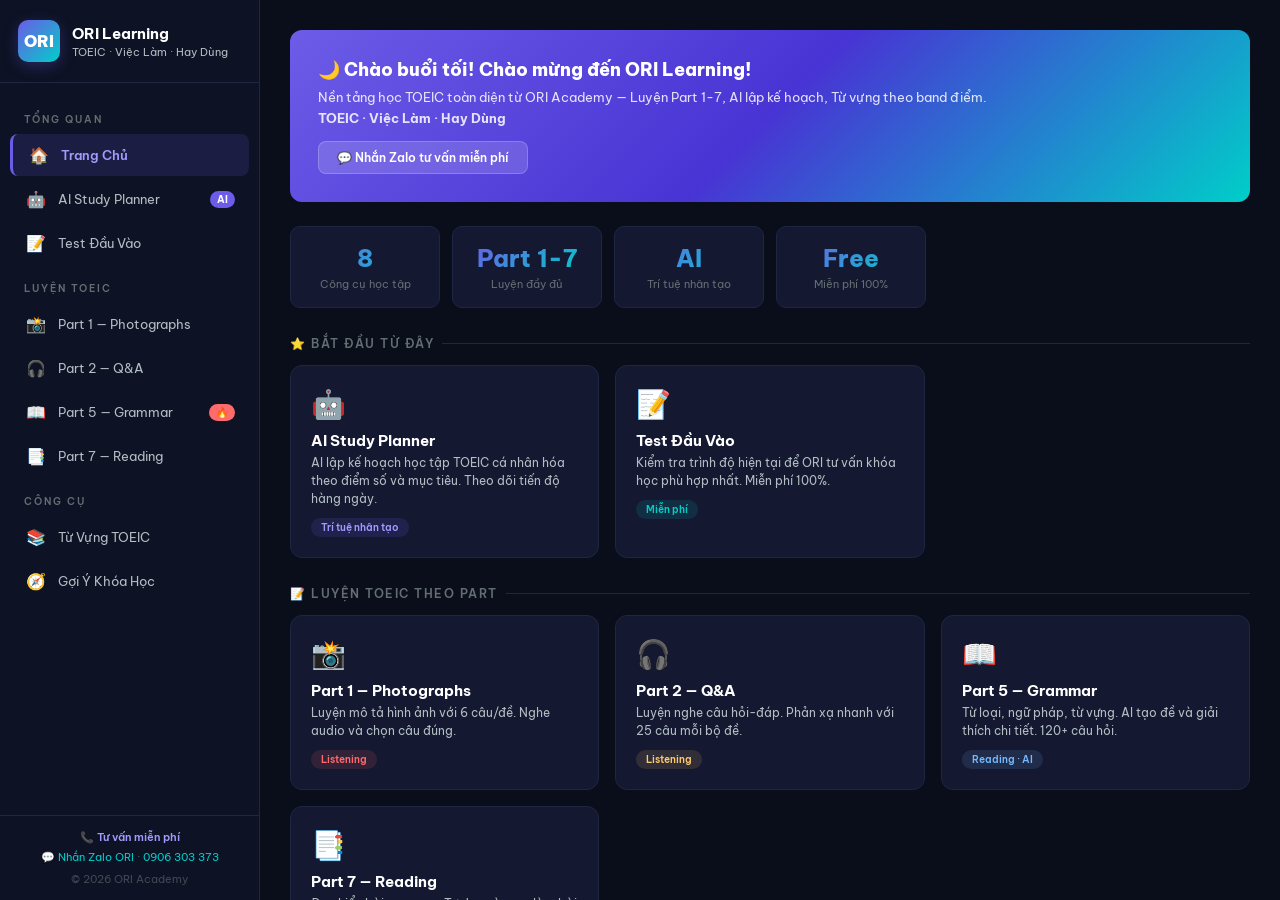
==== public/index.html @ e0ec724e "🚀 Major overhaul: CTO technical audit + comprehensive fixes ✨ New Features: - Tool header bar with b" ====
<!DOCTYPE html>
<html lang="vi">
<head>
<meta charset="UTF-8">
<meta name="viewport" content="width=device-width, initial-scale=1.0">
<title>ORI Learning — Hệ Thống Học Tập TOEIC</title>
<meta name="description" content="Nền tảng học TOEIC toàn diện từ ORI Academy. Luyện Part 1-7, AI Planner, Từ vựng, Test đầu vào. TOEIC · Việc Làm · Hay Dùng.">
<meta name="theme-color" content="#0a0e1a">
<meta property="og:title" content="ORI Learning — Hệ Thống Học Tập TOEIC">
<meta property="og:description" content="Nền tảng học TOEIC toàn diện từ ORI Academy — Luyện Part 1-7, AI Study Planner, Từ vựng theo band điểm.">
<meta property="og:type" content="website">
<meta property="og:url" content="https://ori-learning.vercel.app">
<meta name="apple-mobile-web-app-capable" content="yes">
<meta name="apple-mobile-web-app-status-bar-style" content="black-translucent">
<link rel="icon" href="data:image/svg+xml,<svg xmlns='http://www.w3.org/2000/svg' viewBox='0 0 100 100'><text y='.9em' font-size='90'>🎓</text></svg>">
<link href="https://fonts.googleapis.com/css2?family=Be+Vietnam+Pro:wght@400;500;600;700;800&display=swap" rel="stylesheet">
<style>
*{box-sizing:border-box;margin:0;padding:0}
:root{
  --bg:#0a0e1a;--sidebar:#0d1224;--card:#141830;--border:#1e2642;
  --accent:#6C5CE7;--accent2:#a29bfe;--accent-glow:rgba(108,92,231,0.15);
  --teal:#00cec9;--teal-glow:rgba(0,206,201,0.12);
  --green:#00b894;--red:#ff6b6b;--orange:#fdcb6e;--blue:#74b9ff;
  --text:#fff;--text2:#b2bec3;--text3:#636e72;
  --radius:12px;--sh:0 4px 20px rgba(0,0,0,0.3);
  --transition:.25s cubic-bezier(.4,0,.2,1);
}
html,body{height:100%;overflow:hidden}
body{font-family:'Be Vietnam Pro',sans-serif;background:var(--bg);color:var(--text);display:flex}

/* SIDEBAR */
.sidebar{width:260px;min-height:100vh;background:var(--sidebar);border-right:1px solid var(--border);display:flex;flex-direction:column;position:fixed;left:0;top:0;bottom:0;z-index:100;transition:transform var(--transition)}
.sb-brand{padding:20px 18px;border-bottom:1px solid var(--border);display:flex;align-items:center;gap:12px}
.sb-logo{width:42px;height:42px;background:linear-gradient(135deg,var(--accent),var(--teal));border-radius:10px;display:flex;align-items:center;justify-content:center;font-weight:900;font-size:16px;color:#fff;box-shadow:0 4px 15px rgba(108,92,231,0.3)}
.sb-title{font-size:15px;font-weight:700}
.sb-title span{display:block;font-size:11px;font-weight:400;color:var(--text2);margin-top:2px}
.sb-nav{flex:1;padding:14px 10px;overflow-y:auto;display:flex;flex-direction:column;gap:2px}
.sb-section{font-size:10px;letter-spacing:2px;text-transform:uppercase;color:var(--text3);padding:16px 14px 6px;font-weight:600}
.sb-item{display:flex;align-items:center;gap:10px;padding:11px 14px;border:none;background:transparent;color:var(--text2);font-size:13px;font-family:inherit;border-radius:8px;cursor:pointer;transition:all .15s;text-align:left;width:100%;position:relative}
.sb-item:hover{background:var(--accent-glow);color:var(--text)}
.sb-item.active{background:var(--accent-glow);color:var(--accent2);font-weight:600;border-left:3px solid var(--accent)}
.sb-item .ico{font-size:16px;width:24px;text-align:center}
.sb-item .badge{margin-left:auto;background:var(--accent);color:#fff;font-size:10px;padding:2px 7px;border-radius:10px;font-weight:700}
.sb-item .badge-hot{margin-left:auto;background:var(--red);color:#fff;font-size:10px;padding:2px 7px;border-radius:10px;font-weight:700}
.sb-footer{padding:14px;border-top:1px solid var(--border);font-size:11px;color:var(--text3);text-align:center}
.sb-footer a{color:var(--accent2);text-decoration:none}

/* MOBILE */
.mob-header{display:none;position:fixed;top:0;left:0;right:0;height:54px;background:var(--sidebar);border-bottom:1px solid var(--border);align-items:center;padding:0 14px;z-index:90;gap:10px}
.mob-header h1{font-size:14px;flex:1;background:linear-gradient(135deg,var(--accent),var(--teal));-webkit-background-clip:text;-webkit-text-fill-color:transparent;font-weight:700}
.hamburger{background:none;border:none;color:#fff;font-size:22px;cursor:pointer;padding:4px}
.sb-overlay{display:none;position:fixed;inset:0;background:rgba(0,0,0,0.5);backdrop-filter:blur(4px);-webkit-backdrop-filter:blur(4px);z-index:95;opacity:0;transition:opacity var(--transition)}
.sb-overlay.show{display:block;opacity:1}

/* MAIN */
.main{margin-left:260px;flex:1;height:100vh;display:flex;flex-direction:column}

/* TOOL HEADER BAR (when viewing a tool) */
.tool-header{height:48px;background:var(--sidebar);border-bottom:1px solid var(--border);display:flex;align-items:center;padding:0 16px;gap:12px;flex-shrink:0;animation:slideDown .3s ease-out}
.tool-header .back-btn{background:none;border:1px solid var(--border);color:var(--text2);padding:6px 12px;border-radius:6px;cursor:pointer;font-size:12px;font-family:inherit;display:flex;align-items:center;gap:6px;transition:all .15s}
.tool-header .back-btn:hover{background:var(--accent-glow);color:var(--text);border-color:var(--accent)}
.tool-header .tool-name{font-size:13px;font-weight:600;color:var(--text)}
.tool-header .tool-badge{font-size:10px;color:var(--accent2);background:var(--accent-glow);padding:2px 8px;border-radius:10px}

/* IFRAME CONTAINER */
.iframe-wrap{flex:1;position:relative}
.iframe-wrap iframe{width:100%;height:100%;border:none}
.iframe-loader{position:absolute;inset:0;display:flex;flex-direction:column;align-items:center;justify-content:center;background:var(--bg);z-index:5;transition:opacity .4s}
.iframe-loader.hidden{opacity:0;pointer-events:none}
.loader-spinner{width:40px;height:40px;border:3px solid var(--border);border-top-color:var(--accent);border-radius:50%;animation:spin 1s linear infinite}
.loader-text{margin-top:14px;font-size:13px;color:var(--text2)}
@keyframes spin{to{transform:rotate(360deg)}}
@keyframes slideDown{from{opacity:0;transform:translateY(-10px)}to{opacity:1;transform:translateY(0)}}
@keyframes slideUp{from{opacity:0;transform:translateY(12px)}to{opacity:1;transform:translateY(0)}}
@keyframes fadeIn{from{opacity:0}to{opacity:1}}

/* DASHBOARD */
.dash{flex:1;overflow-y:auto;padding:30px;animation:fadeIn .4s ease-out}
.dash-head{margin-bottom:24px}
.dash-head h2{font-size:22px;font-weight:800}
.dash-head p{color:var(--text2);font-size:13px;margin-top:4px}
.dash-grid{display:grid;grid-template-columns:repeat(auto-fill,minmax(260px,1fr));gap:16px}
.dash-card{background:var(--card);border:1px solid var(--border);border-radius:var(--radius);padding:20px;cursor:pointer;transition:all .2s;position:relative;overflow:hidden}
.dash-card::before{content:'';position:absolute;top:0;left:0;right:0;height:3px;opacity:0;transition:opacity .2s}
.dash-card:hover{border-color:var(--accent);transform:translateY(-3px);box-shadow:var(--sh)}
.dash-card:hover::before{opacity:1}
.dash-card .dc-ico{font-size:28px;margin-bottom:10px}
.dash-card .dc-name{font-size:15px;font-weight:700;margin-bottom:4px}
.dash-card .dc-desc{font-size:12px;color:var(--text2);line-height:1.5}
.dash-card .dc-tag{display:inline-block;margin-top:10px;font-size:10px;padding:3px 10px;border-radius:20px;font-weight:600}
.c1::before{background:linear-gradient(90deg,#6C5CE7,#a29bfe)}.c1 .dc-tag{background:rgba(108,92,231,0.15);color:#a29bfe}
.c2::before{background:linear-gradient(90deg,#00cec9,#55efc4)}.c2 .dc-tag{background:rgba(0,206,201,0.12);color:#00cec9}
.c3::before{background:linear-gradient(90deg,#ff6b6b,#fab1a0)}.c3 .dc-tag{background:rgba(255,107,107,0.12);color:#ff6b6b}
.c4::before{background:linear-gradient(90deg,#fdcb6e,#ffeaa7)}.c4 .dc-tag{background:rgba(253,203,110,0.12);color:#fdcb6e}
.c5::before{background:linear-gradient(90deg,#74b9ff,#0984e3)}.c5 .dc-tag{background:rgba(116,185,255,0.12);color:#74b9ff}
.c6::before{background:linear-gradient(90deg,#00b894,#55efc4)}.c6 .dc-tag{background:rgba(0,184,148,0.12);color:#00b894}
.c7::before{background:linear-gradient(90deg,#e17055,#d63031)}.c7 .dc-tag{background:rgba(225,112,85,0.12);color:#e17055}
.welcome-banner{background:linear-gradient(135deg,var(--accent),#4834d4,var(--teal));border-radius:var(--radius);padding:28px;margin-bottom:24px;position:relative;overflow:hidden;animation:slideUp .5s ease-out}
.welcome-banner::after{content:'';position:absolute;top:-50%;right:-30%;width:300px;height:300px;background:radial-gradient(circle,rgba(255,255,255,0.08) 0%,transparent 70%);pointer-events:none}
.welcome-banner h3{font-size:18px;font-weight:800;margin-bottom:6px}
.welcome-banner p{font-size:13px;opacity:.85;line-height:1.6}
.welcome-banner .wb-cta{display:inline-flex;align-items:center;gap:6px;margin-top:12px;padding:8px 18px;background:rgba(255,255,255,0.15);backdrop-filter:blur(10px);border:1px solid rgba(255,255,255,0.2);border-radius:8px;color:#fff;text-decoration:none;font-size:12px;font-weight:600;transition:all .2s}
.welcome-banner .wb-cta:hover{background:rgba(255,255,255,0.25);transform:translateY(-1px)}

/* SECTION DIVIDER */
.section-title{font-size:12px;letter-spacing:1.5px;text-transform:uppercase;color:var(--text3);margin:28px 0 14px;font-weight:600;display:flex;align-items:center;gap:8px}
.section-title::after{content:'';flex:1;height:1px;background:var(--border)}

/* STAT CARDS */
.stat-row{display:grid;grid-template-columns:repeat(auto-fill,minmax(140px,1fr));gap:12px;margin-bottom:24px}
.stat-card{background:var(--card);border:1px solid var(--border);border-radius:10px;padding:16px;text-align:center;animation:slideUp .4s ease-out}
.stat-card .stat-val{font-size:24px;font-weight:800;background:linear-gradient(135deg,var(--accent),var(--teal));-webkit-background-clip:text;-webkit-text-fill-color:transparent}
.stat-card .stat-lbl{font-size:11px;color:var(--text3);margin-top:4px}

/* ERROR STATE */
.error-state{display:flex;flex-direction:column;align-items:center;justify-content:center;flex:1;padding:40px;text-align:center}
.error-state .error-ico{font-size:48px;margin-bottom:16px}
.error-state h3{font-size:18px;font-weight:700;margin-bottom:8px}
.error-state p{font-size:13px;color:var(--text2);margin-bottom:20px;max-width:400px;line-height:1.6}
.error-state .retry-btn{background:var(--accent);color:#fff;border:none;padding:10px 24px;border-radius:8px;font-family:inherit;font-size:13px;font-weight:600;cursor:pointer;transition:all .2s}
.error-state .retry-btn:hover{background:#5b4bd5;transform:translateY(-2px)}

@media(max-width:768px){
  .sidebar{transform:translateX(-100%)}
  .sidebar.open{transform:translateX(0)}
  .mob-header{display:flex}
  .sb-overlay.show{display:block}
  .main{margin-left:0;padding-top:54px}
  .dash{padding:16px}
  .dash-grid{grid-template-columns:1fr}
  .welcome-banner{padding:20px}
  .welcome-banner h3{font-size:16px}
  .stat-row{grid-template-columns:repeat(2,1fr)}
  .tool-header{padding:0 10px}
  .tool-header .tool-name{font-size:12px}
}
</style>
</head>
<body>

<div class="sb-overlay" id="overlay" onclick="toggleSB()"></div>

<aside class="sidebar" id="sidebar">
  <div class="sb-brand">
    <div class="sb-logo">ORI</div>
    <div class="sb-title">ORI Learning<span>TOEIC · Việc Làm · Hay Dùng</span></div>
  </div>
  <nav class="sb-nav">
    <div class="sb-section">Tổng quan</div>
    <button class="sb-item active" data-key="home" onclick="go('home')"><span class="ico">🏠</span> Trang Chủ</button>
    <button class="sb-item" data-key="planner" onclick="go('planner')"><span class="ico">🤖</span> AI Study Planner<span class="badge">AI</span></button>
    <button class="sb-item" data-key="placement" onclick="go('placement')"><span class="ico">📝</span> Test Đầu Vào</button>

    <div class="sb-section">Luyện TOEIC</div>
    <button class="sb-item" data-key="part1" onclick="go('part1')"><span class="ico">📸</span> Part 1 — Photographs</button>
    <button class="sb-item" data-key="part2" onclick="go('part2')"><span class="ico">🎧</span> Part 2 — Q&A</button>
    <button class="sb-item" data-key="part5" onclick="go('part5')"><span class="ico">📖</span> Part 5 — Grammar<span class="badge-hot">🔥</span></button>
    <button class="sb-item" data-key="part7" onclick="go('part7')"><span class="ico">📑</span> Part 7 — Reading</button>

    <div class="sb-section">Công cụ</div>
    <button class="sb-item" data-key="vocab" onclick="go('vocab')"><span class="ico">📚</span> Từ Vựng TOEIC</button>
    <button class="sb-item" data-key="recommend" onclick="go('recommend')"><span class="ico">🧭</span> Gợi Ý Khóa Học</button>
  </nav>
  <div class="sb-footer">
    <div style="margin-bottom:6px;font-weight:600;color:var(--accent2)">📞 Tư vấn miễn phí</div>
    <a href="https://zalo.me/0906303373" target="_blank" style="color:var(--teal)">💬 Nhắn Zalo ORI</a> · <a href="tel:0906303373" style="color:var(--teal);text-decoration:none">0906 303 373</a>
    <div style="margin-top:8px;opacity:.6">© 2026 ORI Academy</div>
  </div>
</aside>

<header class="mob-header">
  <button class="hamburger" onclick="toggleSB()" aria-label="Mở menu">☰</button>
  <h1>ORI Learning</h1>
</header>

<main class="main" id="main">
  <!-- Dashboard or tool loads here -->
</main>

<script>
var TOOLS = {
  planner:   {url:'https://ori-toeic-planner.vercel.app', name:'AI Study Planner', tag:'Trí tuệ nhân tạo'},
  placement: {url:'https://ori-toeic-placement-test.vercel.app', name:'Test Đầu Vào', tag:'Miễn phí'},
  part1:     {url:'https://ori-toeic-part1.vercel.app', name:'Part 1 — Photographs', tag:'Listening'},
  part2:     {url:'https://toeic-part2-app.vercel.app', name:'Part 2 — Q&A', tag:'Listening'},
  part5:     {url:'https://ori-part5-grammar.vercel.app', name:'Part 5 — Grammar', tag:'Reading · AI'},
  part7:     {url:'https://part-7-toeic-ori.vercel.app', name:'Part 7 — Reading', tag:'Reading'},
  vocab:     {url:'https://ori-toeic-vocab.vercel.app', name:'Từ Vựng TOEIC', tag:'Vocabulary'},
  recommend: {url:'https://ori-course-recommender.vercel.app', name:'Gợi Ý Khóa Học', tag:'Tư vấn'}
};

var currentPage = 'home';

function toggleSB(){
  document.getElementById('sidebar').classList.toggle('open');
  document.getElementById('overlay').classList.toggle('show');
}

function go(page){
  // Update sidebar active
  document.querySelectorAll('.sb-item').forEach(function(b){b.classList.remove('active')});
  var target = document.querySelector('.sb-item[data-key="'+page+'"]');
  if(target) target.classList.add('active');

  // Close mobile sidebar
  document.getElementById('sidebar').classList.remove('open');
  document.getElementById('overlay').classList.remove('show');

  currentPage = page;

  if(page === 'home'){
    renderDashboard();
    return;
  }

  var tool = TOOLS[page];
  if(!tool) return;

  // Build tool view with header + loading spinner + iframe
  var h = '<div class="tool-header">';
  h += '<button class="back-btn" onclick="go(\'home\')">← Trang chủ</button>';
  h += '<span class="tool-name">'+tool.name+'</span>';
  h += '<span class="tool-badge">'+tool.tag+'</span>';
  h += '</div>';
  h += '<div class="iframe-wrap">';
  h += '<div class="iframe-loader" id="iframe-loader">';
  h += '<div class="loader-spinner"></div>';
  h += '<div class="loader-text">Đang tải '+tool.name+'...</div>';
  h += '</div>';
  h += '<iframe src="'+tool.url+'" allow="microphone; clipboard-write" id="tool-iframe" onload="onIframeLoad()" onerror="onIframeError()"></iframe>';
  h += '</div>';
  document.getElementById('main').innerHTML = h;

  // Timeout fallback — hide loader after 8s even if onload doesn't fire
  setTimeout(function(){
    var loader = document.getElementById('iframe-loader');
    if(loader) loader.classList.add('hidden');
  }, 8000);
}

function onIframeLoad(){
  var loader = document.getElementById('iframe-loader');
  if(loader) loader.classList.add('hidden');
}

function onIframeError(){
  var loader = document.getElementById('iframe-loader');
  if(loader) loader.classList.add('hidden');
  // Show error state (though most iframe errors don't trigger this)
}

function getGreeting(){
  var h = new Date().getHours();
  if(h < 12) return '🌅 Chào buổi sáng!';
  if(h < 18) return '☀️ Chào buổi chiều!';
  return '🌙 Chào buổi tối!';
}

function renderDashboard(){
  var cards = [
    {key:'planner',ico:'🤖',name:'AI Study Planner',desc:'AI lập kế hoạch học tập TOEIC cá nhân hóa theo điểm số và mục tiêu. Theo dõi tiến độ hàng ngày.',tag:'Trí tuệ nhân tạo',cls:'c1'},
    {key:'placement',ico:'📝',name:'Test Đầu Vào',desc:'Kiểm tra trình độ hiện tại để ORI tư vấn khóa học phù hợp nhất. Miễn phí 100%.',tag:'Miễn phí',cls:'c2'},
    {key:'part1',ico:'📸',name:'Part 1 — Photographs',desc:'Luyện mô tả hình ảnh với 6 câu/đề. Nghe audio và chọn câu đúng.',tag:'Listening',cls:'c3'},
    {key:'part2',ico:'🎧',name:'Part 2 — Q&A',desc:'Luyện nghe câu hỏi-đáp. Phản xạ nhanh với 25 câu mỗi bộ đề.',tag:'Listening',cls:'c4'},
    {key:'part5',ico:'📖',name:'Part 5 — Grammar',desc:'Từ loại, ngữ pháp, từ vựng. AI tạo đề và giải thích chi tiết. 120+ câu hỏi.',tag:'Reading · AI',cls:'c5'},
    {key:'part7',ico:'📑',name:'Part 7 — Reading',desc:'Đọc hiểu bài passage. Tư duy và mẹo làm bài từ chuyên gia ORI.',tag:'Reading',cls:'c6'},
    {key:'vocab',ico:'📚',name:'Từ Vựng TOEIC',desc:'Phân loại từ vựng theo band điểm 450-800+. Học đúng cấp độ.',tag:'Vocabulary',cls:'c7'},
    {key:'recommend',ico:'🧭',name:'Gợi Ý Khóa Học',desc:'Trả lời vài câu hỏi để ORI gợi ý khóa học và lộ trình phù hợp. Học thử 2 buổi miễn phí!',tag:'Tư vấn',cls:'c2'}
  ];

  var h = '<div class="dash">';
  
  // Welcome Banner
  h += '<div class="welcome-banner">';
  h += '<h3>'+getGreeting()+' Chào mừng đến ORI Learning!</h3>';
  h += '<p>Nền tảng học TOEIC toàn diện từ ORI Academy — Luyện Part 1-7, AI lập kế hoạch, Từ vựng theo band điểm.<br><strong>TOEIC · Việc Làm · Hay Dùng</strong></p>';
  h += '<a class="wb-cta" href="https://zalo.me/0906303373" target="_blank">💬 Nhắn Zalo tư vấn miễn phí</a>';
  h += '</div>';

  // Stats
  h += '<div class="stat-row">';
  h += '<div class="stat-card"><div class="stat-val">8</div><div class="stat-lbl">Công cụ học tập</div></div>';
  h += '<div class="stat-card"><div class="stat-val">Part 1-7</div><div class="stat-lbl">Luyện đầy đủ</div></div>';
  h += '<div class="stat-card"><div class="stat-val">AI</div><div class="stat-lbl">Trí tuệ nhân tạo</div></div>';
  h += '<div class="stat-card"><div class="stat-val">Free</div><div class="stat-lbl">Miễn phí 100%</div></div>';
  h += '</div>';

  // Recommended Section
  h += '<div class="section-title">⭐ Bắt đầu từ đây</div>';
  h += '<div class="dash-grid" style="margin-bottom:24px">';
  [cards[0], cards[1]].forEach(function(c){
    h += buildCard(c);
  });
  h += '</div>';

  // TOEIC Parts
  h += '<div class="section-title">📝 Luyện TOEIC theo Part</div>';
  h += '<div class="dash-grid" style="margin-bottom:24px">';
  [cards[2], cards[3], cards[4], cards[5]].forEach(function(c){
    h += buildCard(c);
  });
  h += '</div>';

  // Tools
  h += '<div class="section-title">🧰 Công cụ bổ trợ</div>';
  h += '<div class="dash-grid">';
  [cards[6], cards[7]].forEach(function(c){
    h += buildCard(c);
  });
  h += '</div>';

  h += '</div>';
  document.getElementById('main').innerHTML = h;

  // Stagger animation
  var allCards = document.querySelectorAll('.dash-card');
  allCards.forEach(function(card, i){
    card.style.opacity = '0';
    card.style.transform = 'translateY(15px)';
    setTimeout(function(){
      card.style.transition = 'all .35s cubic-bezier(.4,0,.2,1)';
      card.style.opacity = '1';
      card.style.transform = 'translateY(0)';
    }, 60 * i);
  });
}

function buildCard(c){
  var h = '<div class="dash-card '+c.cls+'" onclick="go(\''+c.key+'\')">';
  h += '<div class="dc-ico">'+c.ico+'</div>';
  h += '<div class="dc-name">'+c.name+'</div>';
  h += '<div class="dc-desc">'+c.desc+'</div>';
  h += '<span class="dc-tag">'+c.tag+'</span>';
  h += '</div>';
  return h;
}

// Init
renderDashboard();
</script>
</body>
</html>
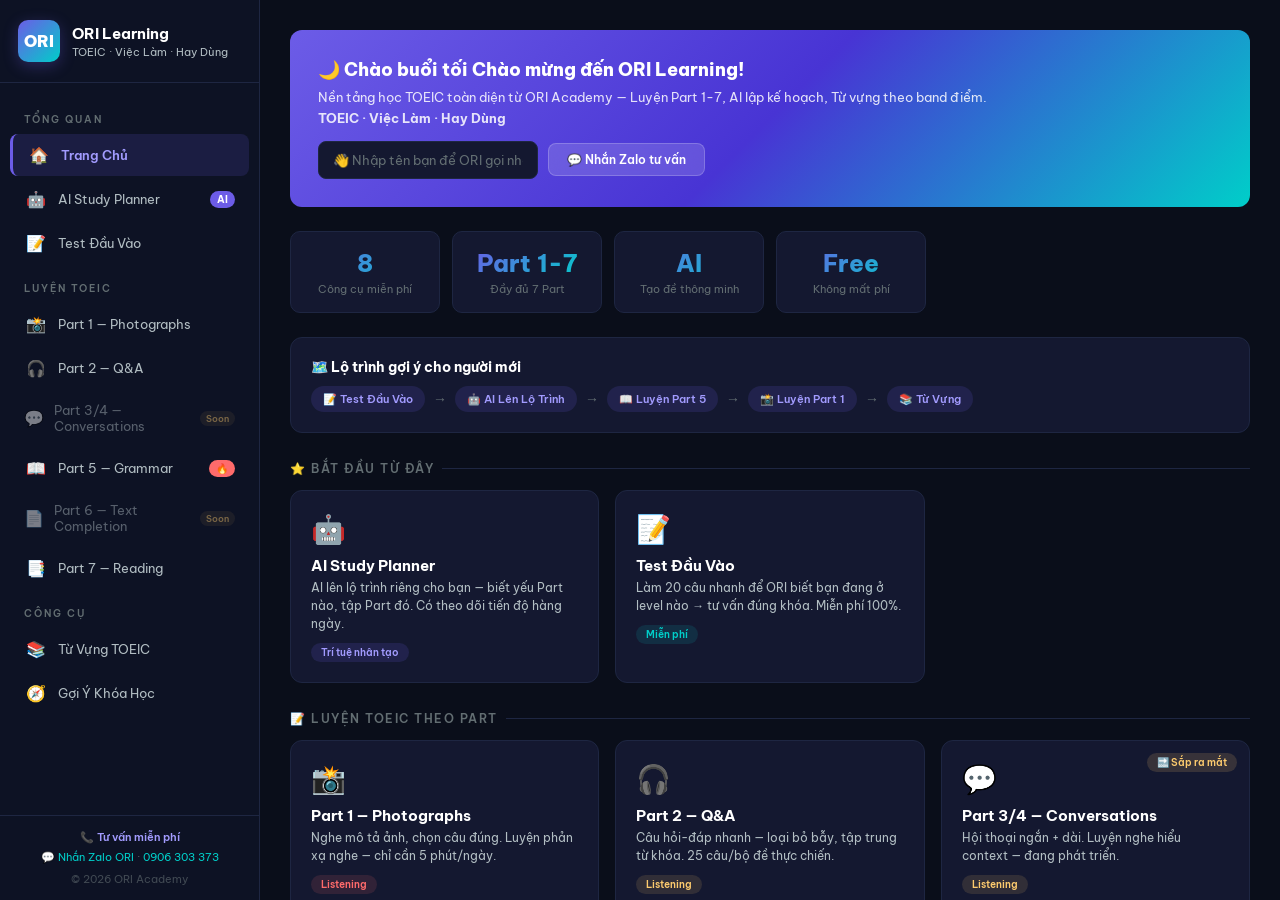
==== commit 3b0eab1a: "✨ V2: CTO + TOEIC Expert audit improvements 🎯 Pedagogical: - Add Part 3/4 + Part 6 'Coming Soon' pla" ====
--- a/public/index.html
+++ b/public/index.html
@@ -42,6 +42,8 @@
 .sb-item .ico{font-size:16px;width:24px;text-align:center}
 .sb-item .badge{margin-left:auto;background:var(--accent);color:#fff;font-size:10px;padding:2px 7px;border-radius:10px;font-weight:700}
 .sb-item .badge-hot{margin-left:auto;background:var(--red);color:#fff;font-size:10px;padding:2px 7px;border-radius:10px;font-weight:700}
+.sb-item .badge-soon{margin-left:auto;background:rgba(253,203,110,0.15);color:var(--orange);font-size:9px;padding:2px 6px;border-radius:10px;font-weight:600}
+.sb-item.disabled{opacity:.45;pointer-events:none}
 .sb-footer{padding:14px;border-top:1px solid var(--border);font-size:11px;color:var(--text3);text-align:center}
 .sb-footer a{color:var(--accent2);text-decoration:none}
 
@@ -69,6 +71,20 @@
 .iframe-loader.hidden{opacity:0;pointer-events:none}
 .loader-spinner{width:40px;height:40px;border:3px solid var(--border);border-top-color:var(--accent);border-radius:50%;animation:spin 1s linear infinite}
 .loader-text{margin-top:14px;font-size:13px;color:var(--text2)}
+.open-newtab{margin-top:18px;display:inline-flex;align-items:center;gap:6px;padding:10px 20px;background:var(--accent);color:#fff;border:none;border-radius:8px;font-family:inherit;font-size:13px;font-weight:600;cursor:pointer;text-decoration:none;transition:all .2s}
+.open-newtab:hover{background:#5b4bd5;transform:translateY(-2px)}
+.name-input{background:var(--card);border:1px solid var(--border);color:var(--text);padding:10px 14px;border-radius:8px;font-family:inherit;font-size:13px;width:100%;max-width:280px;outline:none;transition:border .2s}
+.name-input:focus{border-color:var(--accent)}
+.name-input::placeholder{color:var(--text3)}
+.path-guide{background:var(--card);border:1px solid var(--border);border-radius:var(--radius);padding:20px;margin-bottom:24px}
+.path-guide h4{font-size:14px;font-weight:700;margin-bottom:10px}
+.path-steps{display:flex;align-items:center;gap:8px;flex-wrap:wrap}
+.path-step{display:flex;align-items:center;gap:6px;padding:6px 12px;background:var(--accent-glow);border-radius:20px;font-size:11px;font-weight:600;color:var(--accent2);cursor:pointer;transition:all .15s}
+.path-step:hover{background:var(--accent);color:#fff}
+.path-arrow{color:var(--text3);font-size:14px}
+.coming-card{opacity:.5;cursor:default!important}
+.coming-card:hover{transform:none!important;border-color:var(--border)!important;box-shadow:none!important}
+.coming-badge{position:absolute;top:12px;right:12px;background:rgba(253,203,110,0.15);color:var(--orange);font-size:10px;padding:3px 10px;border-radius:20px;font-weight:600}
 @keyframes spin{to{transform:rotate(360deg)}}
 @keyframes slideDown{from{opacity:0;transform:translateY(-10px)}to{opacity:1;transform:translateY(0)}}
 @keyframes slideUp{from{opacity:0;transform:translateY(12px)}to{opacity:1;transform:translateY(0)}}
@@ -133,6 +149,9 @@
   .stat-row{grid-template-columns:repeat(2,1fr)}
   .tool-header{padding:0 10px}
   .tool-header .tool-name{font-size:12px}
+  .path-steps{flex-direction:column;align-items:stretch}
+  .path-step{justify-content:center}
+  .path-arrow{display:none}
 }
 </style>
 </head>
@@ -154,7 +173,9 @@
     <div class="sb-section">Luyện TOEIC</div>
     <button class="sb-item" data-key="part1" onclick="go('part1')"><span class="ico">📸</span> Part 1 — Photographs</button>
     <button class="sb-item" data-key="part2" onclick="go('part2')"><span class="ico">🎧</span> Part 2 — Q&A</button>
+    <button class="sb-item disabled"><span class="ico">💬</span> Part 3/4 — Conversations<span class="badge-soon">Soon</span></button>
     <button class="sb-item" data-key="part5" onclick="go('part5')"><span class="ico">📖</span> Part 5 — Grammar<span class="badge-hot">🔥</span></button>
+    <button class="sb-item disabled"><span class="ico">📄</span> Part 6 — Text Completion<span class="badge-soon">Soon</span></button>
     <button class="sb-item" data-key="part7" onclick="go('part7')"><span class="ico">📑</span> Part 7 — Reading</button>
 
     <div class="sb-section">Công cụ</div>
@@ -221,21 +242,33 @@
   h += '<button class="back-btn" onclick="go(\'home\')">← Trang chủ</button>';
   h += '<span class="tool-name">'+tool.name+'</span>';
   h += '<span class="tool-badge">'+tool.tag+'</span>';
+  h += '<a href="'+tool.url+'" target="_blank" style="margin-left:auto;color:var(--text3);font-size:11px;text-decoration:none" title="Mở trong tab mới">↗ Tab mới</a>';
   h += '</div>';
   h += '<div class="iframe-wrap">';
   h += '<div class="iframe-loader" id="iframe-loader">';
   h += '<div class="loader-spinner"></div>';
   h += '<div class="loader-text">Đang tải '+tool.name+'...</div>';
+  h += '<a class="open-newtab" href="'+tool.url+'" target="_blank" style="display:none" id="fallback-link">🔗 Mở trực tiếp trong tab mới</a>';
   h += '</div>';
   h += '<iframe src="'+tool.url+'" allow="microphone; clipboard-write" id="tool-iframe" onload="onIframeLoad()" onerror="onIframeError()"></iframe>';
   h += '</div>';
   document.getElementById('main').innerHTML = h;
 
-  // Timeout fallback — hide loader after 8s even if onload doesn't fire
+  // After 6s, if still loading show fallback link
+  setTimeout(function(){
+    var loader = document.getElementById('iframe-loader');
+    var fb = document.getElementById('fallback-link');
+    if(loader && !loader.classList.contains('hidden')){
+      if(fb) fb.style.display = 'inline-flex';
+      var lt = document.querySelector('.loader-text');
+      if(lt) lt.textContent = 'Tải chậm? Thử mở trực tiếp:';
+    }
+  }, 6000);
+  // Hard timeout — hide loader after 10s
   setTimeout(function(){
     var loader = document.getElementById('iframe-loader');
     if(loader) loader.classList.add('hidden');
-  }, 8000);
+  }, 10000);
 }
 
 function onIframeLoad(){
@@ -251,39 +284,60 @@
 
 function getGreeting(){
   var h = new Date().getHours();
-  if(h < 12) return '🌅 Chào buổi sáng!';
-  if(h < 18) return '☀️ Chào buổi chiều!';
-  return '🌙 Chào buổi tối!';
-}
+  var name = localStorage.getItem('ori_name') || '';
+  var hi = name ? ' '+name+'!' : '';
+  if(h < 12) return '🌅 Chào buổi sáng'+hi;
+  if(h < 18) return '☀️ Chào buổi chiều'+hi;
+  return '🌙 Chào buổi tối'+hi;
+}
+function saveName(el){ localStorage.setItem('ori_name', el.value.trim()); }
 
 function renderDashboard(){
   var cards = [
-    {key:'planner',ico:'🤖',name:'AI Study Planner',desc:'AI lập kế hoạch học tập TOEIC cá nhân hóa theo điểm số và mục tiêu. Theo dõi tiến độ hàng ngày.',tag:'Trí tuệ nhân tạo',cls:'c1'},
-    {key:'placement',ico:'📝',name:'Test Đầu Vào',desc:'Kiểm tra trình độ hiện tại để ORI tư vấn khóa học phù hợp nhất. Miễn phí 100%.',tag:'Miễn phí',cls:'c2'},
-    {key:'part1',ico:'📸',name:'Part 1 — Photographs',desc:'Luyện mô tả hình ảnh với 6 câu/đề. Nghe audio và chọn câu đúng.',tag:'Listening',cls:'c3'},
-    {key:'part2',ico:'🎧',name:'Part 2 — Q&A',desc:'Luyện nghe câu hỏi-đáp. Phản xạ nhanh với 25 câu mỗi bộ đề.',tag:'Listening',cls:'c4'},
-    {key:'part5',ico:'📖',name:'Part 5 — Grammar',desc:'Từ loại, ngữ pháp, từ vựng. AI tạo đề và giải thích chi tiết. 120+ câu hỏi.',tag:'Reading · AI',cls:'c5'},
-    {key:'part7',ico:'📑',name:'Part 7 — Reading',desc:'Đọc hiểu bài passage. Tư duy và mẹo làm bài từ chuyên gia ORI.',tag:'Reading',cls:'c6'},
-    {key:'vocab',ico:'📚',name:'Từ Vựng TOEIC',desc:'Phân loại từ vựng theo band điểm 450-800+. Học đúng cấp độ.',tag:'Vocabulary',cls:'c7'},
-    {key:'recommend',ico:'🧭',name:'Gợi Ý Khóa Học',desc:'Trả lời vài câu hỏi để ORI gợi ý khóa học và lộ trình phù hợp. Học thử 2 buổi miễn phí!',tag:'Tư vấn',cls:'c2'}
+    {key:'planner',ico:'🤖',name:'AI Study Planner',desc:'AI lên lộ trình riêng cho bạn — biết yếu Part nào, tập Part đó. Có theo dõi tiến độ hàng ngày.',tag:'Trí tuệ nhân tạo',cls:'c1'},
+    {key:'placement',ico:'📝',name:'Test Đầu Vào',desc:'Làm 20 câu nhanh để ORI biết bạn đang ở level nào → tư vấn đúng khóa. Miễn phí 100%.',tag:'Miễn phí',cls:'c2'},
+    {key:'part1',ico:'📸',name:'Part 1 — Photographs',desc:'Nghe mô tả ảnh, chọn câu đúng. Luyện phản xạ nghe — chỉ cần 5 phút/ngày.',tag:'Listening',cls:'c3'},
+    {key:'part2',ico:'🎧',name:'Part 2 — Q&A',desc:'Câu hỏi-đáp nhanh — loại bỏ bẫy, tập trung từ khóa. 25 câu/bộ đề thực chiến.',tag:'Listening',cls:'c4'},
+    {key:'part5',ico:'📖',name:'Part 5 — Grammar',desc:'Bài tập từ loại, ngữ pháp, từ vựng — AI giải thích chi tiết từng câu. 120+ câu hỏi.',tag:'Reading · AI',cls:'c5'},
+    {key:'part7',ico:'📑',name:'Part 7 — Reading',desc:'Đọc passage + trả lời — học tư duy scan/skim từ chuyên gia ORI. Mẹo tiết kiệm thời gian.',tag:'Reading',cls:'c6'},
+    {key:'vocab',ico:'📚',name:'Từ Vựng TOEIC',desc:'600 từ chia theo band 450→800+. Học đúng level, không học thừa không học thiếu.',tag:'Vocabulary',cls:'c7'},
+    {key:'recommend',ico:'🧭',name:'Gợi Ý Khóa Học',desc:'Chưa biết học gì? Trả lời 5 câu → ORI gợi ý khóa + lộ trình. Học thử 2 buổi miễn phí!',tag:'Tư vấn',cls:'c2'}
   ];
 
   var h = '<div class="dash">';
   
   // Welcome Banner
+  var savedName = localStorage.getItem('ori_name') || '';
   h += '<div class="welcome-banner">';
   h += '<h3>'+getGreeting()+' Chào mừng đến ORI Learning!</h3>';
   h += '<p>Nền tảng học TOEIC toàn diện từ ORI Academy — Luyện Part 1-7, AI lập kế hoạch, Từ vựng theo band điểm.<br><strong>TOEIC · Việc Làm · Hay Dùng</strong></p>';
-  h += '<a class="wb-cta" href="https://zalo.me/0906303373" target="_blank">💬 Nhắn Zalo tư vấn miễn phí</a>';
-  h += '</div>';
+  h += '<div style="display:flex;gap:10px;align-items:center;margin-top:12px;flex-wrap:wrap">';
+  h += '<input class="name-input" placeholder="👋 Nhập tên bạn để ORI gọi nhé..." value="'+savedName+'" onchange="saveName(this)" style="max-width:220px">';
+  h += '<a class="wb-cta" href="https://zalo.me/0906303373" target="_blank" style="margin:0">💬 Nhắn Zalo tư vấn</a>';
+  h += '</div></div>';
 
   // Stats
   h += '<div class="stat-row">';
-  h += '<div class="stat-card"><div class="stat-val">8</div><div class="stat-lbl">Công cụ học tập</div></div>';
-  h += '<div class="stat-card"><div class="stat-val">Part 1-7</div><div class="stat-lbl">Luyện đầy đủ</div></div>';
-  h += '<div class="stat-card"><div class="stat-val">AI</div><div class="stat-lbl">Trí tuệ nhân tạo</div></div>';
-  h += '<div class="stat-card"><div class="stat-val">Free</div><div class="stat-lbl">Miễn phí 100%</div></div>';
-  h += '</div>';
+  h += '<div class="stat-card"><div class="stat-val">8</div><div class="stat-lbl">Công cụ miễn phí</div></div>';
+  h += '<div class="stat-card"><div class="stat-val">Part 1-7</div><div class="stat-lbl">Đầy đủ 7 Part</div></div>';
+  h += '<div class="stat-card"><div class="stat-val">AI</div><div class="stat-lbl">Tạo đề thông minh</div></div>';
+  h += '<div class="stat-card"><div class="stat-val">Free</div><div class="stat-lbl">Không mất phí</div></div>';
+  h += '</div>';
+
+  // Learning Path Guide
+  h += '<div class="path-guide">';
+  h += '<h4>🗺️ Lộ trình gợi ý cho người mới</h4>';
+  h += '<div class="path-steps">';
+  h += '<span class="path-step" onclick="go(\'placement\')">📝 Test Đầu Vào</span>';
+  h += '<span class="path-arrow">→</span>';
+  h += '<span class="path-step" onclick="go(\'planner\')">🤖 AI Lên Lộ Trình</span>';
+  h += '<span class="path-arrow">→</span>';
+  h += '<span class="path-step" onclick="go(\'part5\')">📖 Luyện Part 5</span>';
+  h += '<span class="path-arrow">→</span>';
+  h += '<span class="path-step" onclick="go(\'part1\')">📸 Luyện Part 1</span>';
+  h += '<span class="path-arrow">→</span>';
+  h += '<span class="path-step" onclick="go(\'vocab\')">📚 Từ Vựng</span>';
+  h += '</div></div>';
 
   // Recommended Section
   h += '<div class="section-title">⭐ Bắt đầu từ đây</div>';
@@ -296,9 +350,13 @@
   // TOEIC Parts
   h += '<div class="section-title">📝 Luyện TOEIC theo Part</div>';
   h += '<div class="dash-grid" style="margin-bottom:24px">';
-  [cards[2], cards[3], cards[4], cards[5]].forEach(function(c){
-    h += buildCard(c);
-  });
+  [cards[2], cards[3]].forEach(function(c){ h += buildCard(c); });
+  // Part 3/4 coming soon
+  h += '<div class="dash-card c4 coming-card"><span class="coming-badge">🔜 Sắp ra mắt</span><div class="dc-ico">💬</div><div class="dc-name">Part 3/4 — Conversations</div><div class="dc-desc">Hội thoại ngắn + dài. Luyện nghe hiểu context — đang phát triển.</div><span class="dc-tag">Listening</span></div>';
+  [cards[4]].forEach(function(c){ h += buildCard(c); });
+  // Part 6 coming soon
+  h += '<div class="dash-card c5 coming-card"><span class="coming-badge">🔜 Sắp ra mắt</span><div class="dc-ico">📄</div><div class="dc-name">Part 6 — Text Completion</div><div class="dc-desc">Điền từ vào đoạn văn — ngữ pháp + từ vựng trong ngữ cảnh.</div><span class="dc-tag">Reading</span></div>';
+  [cards[5]].forEach(function(c){ h += buildCard(c); });
   h += '</div>';
 
   // Tools
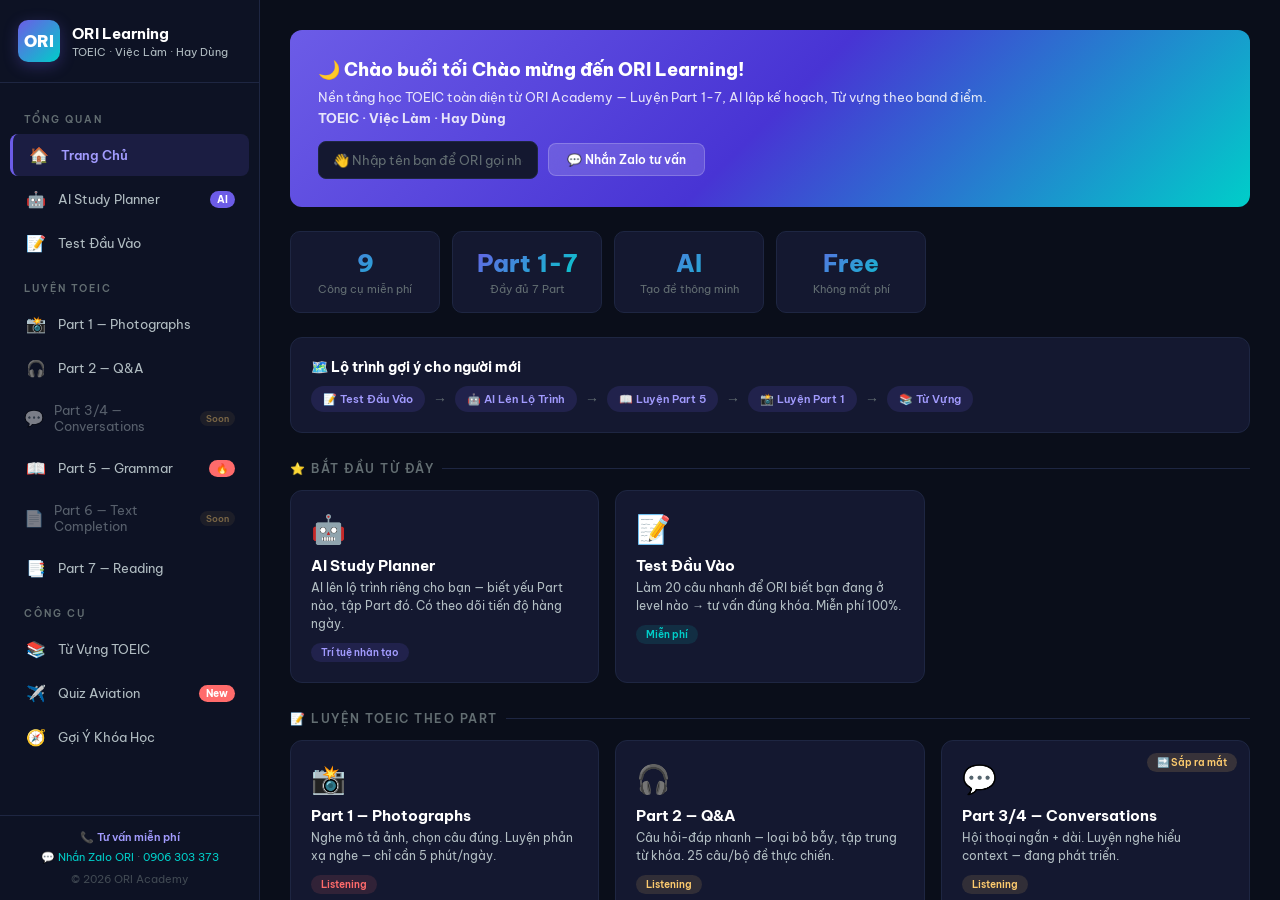
==== commit f64cc118: "✅ Restore Quiz Aviation TOEIC tool - Root cause: repo name mismatch (ori-toeic-cabin-crew-quiz vs or" ====
--- a/public/index.html
+++ b/public/index.html
@@ -180,6 +180,7 @@
 
     <div class="sb-section">Công cụ</div>
     <button class="sb-item" data-key="vocab" onclick="go('vocab')"><span class="ico">📚</span> Từ Vựng TOEIC</button>
+    <button class="sb-item" data-key="quiz" onclick="go('quiz')"><span class="ico">✈️</span> Quiz Aviation<span class="badge-hot">New</span></button>
     <button class="sb-item" data-key="recommend" onclick="go('recommend')"><span class="ico">🧭</span> Gợi Ý Khóa Học</button>
   </nav>
   <div class="sb-footer">
@@ -207,6 +208,7 @@
   part5:     {url:'https://ori-part5-grammar.vercel.app', name:'Part 5 — Grammar', tag:'Reading · AI'},
   part7:     {url:'https://part-7-toeic-ori.vercel.app', name:'Part 7 — Reading', tag:'Reading'},
   vocab:     {url:'https://ori-toeic-vocab.vercel.app', name:'Từ Vựng TOEIC', tag:'Vocabulary'},
+  quiz:      {url:'https://ori-toeic-cabin-crew-quiz.vercel.app', name:'Quiz Aviation TOEIC', tag:'Test Bank'},
   recommend: {url:'https://ori-course-recommender.vercel.app', name:'Gợi Ý Khóa Học', tag:'Tư vấn'}
 };
 
@@ -301,6 +303,7 @@
     {key:'part5',ico:'📖',name:'Part 5 — Grammar',desc:'Bài tập từ loại, ngữ pháp, từ vựng — AI giải thích chi tiết từng câu. 120+ câu hỏi.',tag:'Reading · AI',cls:'c5'},
     {key:'part7',ico:'📑',name:'Part 7 — Reading',desc:'Đọc passage + trả lời — học tư duy scan/skim từ chuyên gia ORI. Mẹo tiết kiệm thời gian.',tag:'Reading',cls:'c6'},
     {key:'vocab',ico:'📚',name:'Từ Vựng TOEIC',desc:'600 từ chia theo band 450→800+. Học đúng level, không học thừa không học thiếu.',tag:'Vocabulary',cls:'c7'},
+    {key:'quiz',ico:'✈️',name:'Quiz Aviation TOEIC',desc:'5 bộ đề x 25 câu — luyện TOEIC chuyên ngành hàng không Cabin Crew. Chấm điểm tự động.',tag:'Test Bank',cls:'c3'},
     {key:'recommend',ico:'🧭',name:'Gợi Ý Khóa Học',desc:'Chưa biết học gì? Trả lời 5 câu → ORI gợi ý khóa + lộ trình. Học thử 2 buổi miễn phí!',tag:'Tư vấn',cls:'c2'}
   ];
 
@@ -318,7 +321,7 @@
 
   // Stats
   h += '<div class="stat-row">';
-  h += '<div class="stat-card"><div class="stat-val">8</div><div class="stat-lbl">Công cụ miễn phí</div></div>';
+  h += '<div class="stat-card"><div class="stat-val">9</div><div class="stat-lbl">Công cụ miễn phí</div></div>';
   h += '<div class="stat-card"><div class="stat-val">Part 1-7</div><div class="stat-lbl">Đầy đủ 7 Part</div></div>';
   h += '<div class="stat-card"><div class="stat-val">AI</div><div class="stat-lbl">Tạo đề thông minh</div></div>';
   h += '<div class="stat-card"><div class="stat-val">Free</div><div class="stat-lbl">Không mất phí</div></div>';
@@ -362,7 +365,7 @@
   // Tools
   h += '<div class="section-title">🧰 Công cụ bổ trợ</div>';
   h += '<div class="dash-grid">';
-  [cards[6], cards[7]].forEach(function(c){
+  [cards[6], cards[7], cards[8]].forEach(function(c){
     h += buildCard(c);
   });
   h += '</div>';
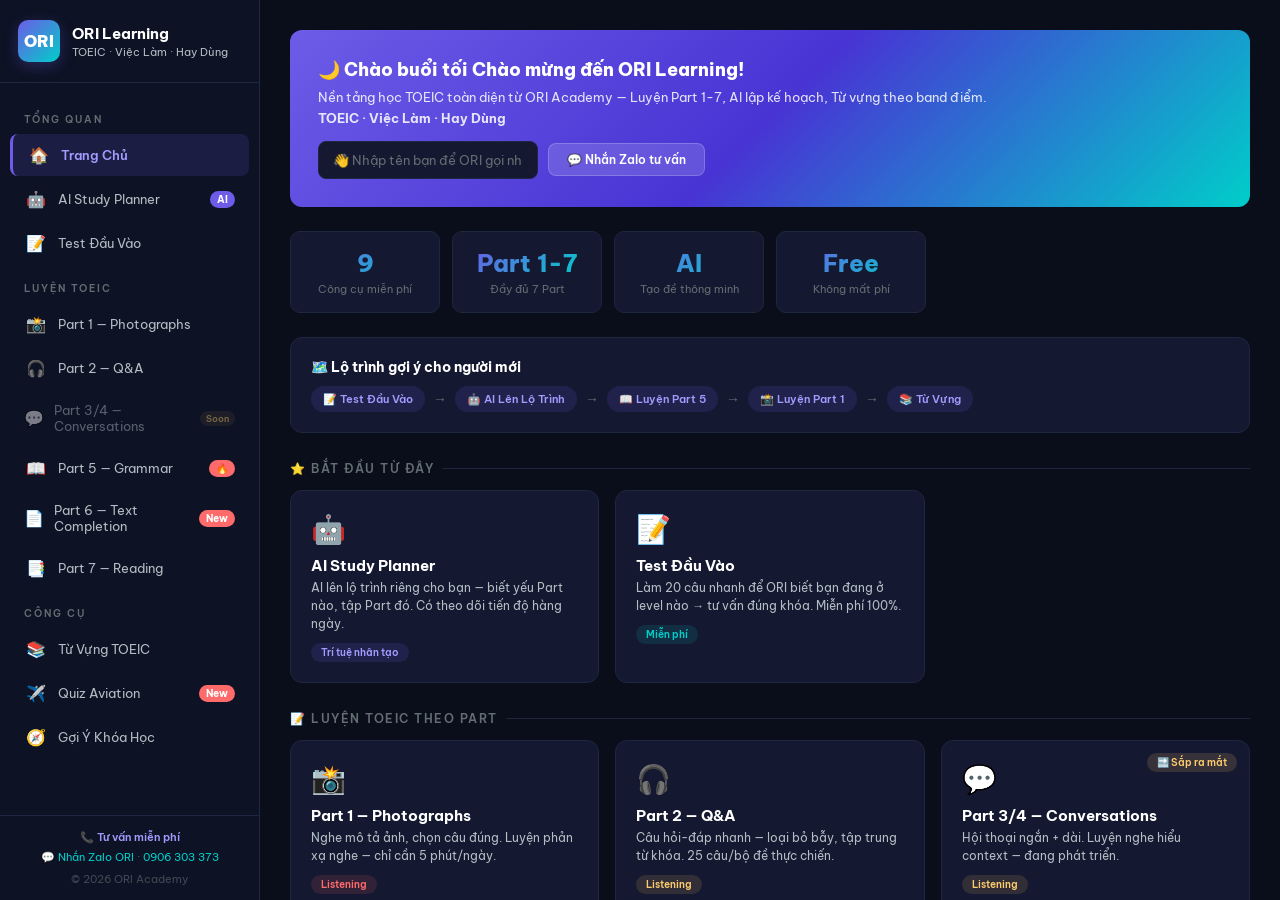
==== commit cb722829: "feat: add Part 6 Text Completion tool with Bamboo Airways UI" ====
--- a/public/index.html
+++ b/public/index.html
@@ -175,7 +175,7 @@
     <button class="sb-item" data-key="part2" onclick="go('part2')"><span class="ico">🎧</span> Part 2 — Q&A</button>
     <button class="sb-item disabled"><span class="ico">💬</span> Part 3/4 — Conversations<span class="badge-soon">Soon</span></button>
     <button class="sb-item" data-key="part5" onclick="go('part5')"><span class="ico">📖</span> Part 5 — Grammar<span class="badge-hot">🔥</span></button>
-    <button class="sb-item disabled"><span class="ico">📄</span> Part 6 — Text Completion<span class="badge-soon">Soon</span></button>
+    <button class="sb-item" data-key="part6" onclick="go('part6')"><span class="ico">📄</span> Part 6 — Text Completion<span class="badge-hot">New</span></button>
     <button class="sb-item" data-key="part7" onclick="go('part7')"><span class="ico">📑</span> Part 7 — Reading</button>
 
     <div class="sb-section">Công cụ</div>
@@ -206,6 +206,7 @@
   part1:     {url:'https://ori-toeic-part1.vercel.app', name:'Part 1 — Photographs', tag:'Listening'},
   part2:     {url:'https://toeic-part2-app.vercel.app', name:'Part 2 — Q&A', tag:'Listening'},
   part5:     {url:'https://ori-part5-grammar.vercel.app', name:'Part 5 — Grammar', tag:'Reading · AI'},
+  part6:     {url:'/part6.html', name:'Part 6 — Text Completion', tag:'Reading'},
   part7:     {url:'https://part-7-toeic-ori.vercel.app', name:'Part 7 — Reading', tag:'Reading'},
   vocab:     {url:'https://ori-toeic-vocab.vercel.app', name:'Từ Vựng TOEIC', tag:'Vocabulary'},
   quiz:      {url:'https://ori-toeic-cabin-crew-quiz.vercel.app', name:'Quiz Aviation TOEIC', tag:'Test Bank'},
@@ -357,8 +358,8 @@
   // Part 3/4 coming soon
   h += '<div class="dash-card c4 coming-card"><span class="coming-badge">🔜 Sắp ra mắt</span><div class="dc-ico">💬</div><div class="dc-name">Part 3/4 — Conversations</div><div class="dc-desc">Hội thoại ngắn + dài. Luyện nghe hiểu context — đang phát triển.</div><span class="dc-tag">Listening</span></div>';
   [cards[4]].forEach(function(c){ h += buildCard(c); });
-  // Part 6 coming soon
-  h += '<div class="dash-card c5 coming-card"><span class="coming-badge">🔜 Sắp ra mắt</span><div class="dc-ico">📄</div><div class="dc-name">Part 6 — Text Completion</div><div class="dc-desc">Điền từ vào đoạn văn — ngữ pháp + từ vựng trong ngữ cảnh.</div><span class="dc-tag">Reading</span></div>';
+  // Part 6
+  h += '<div class="dash-card c5" onclick="go(\'part6\')"><div class="dc-ico">📄</div><div class="dc-name">Part 6 — Text Completion</div><div class="dc-desc">Điền từ vào đoạn văn (Theme Bamboo Airways). Ngữ pháp + Từ vựng + Sentence Insertion.</div><span class="dc-tag">Reading</span></div>';
   [cards[5]].forEach(function(c){ h += buildCard(c); });
   h += '</div>';
 
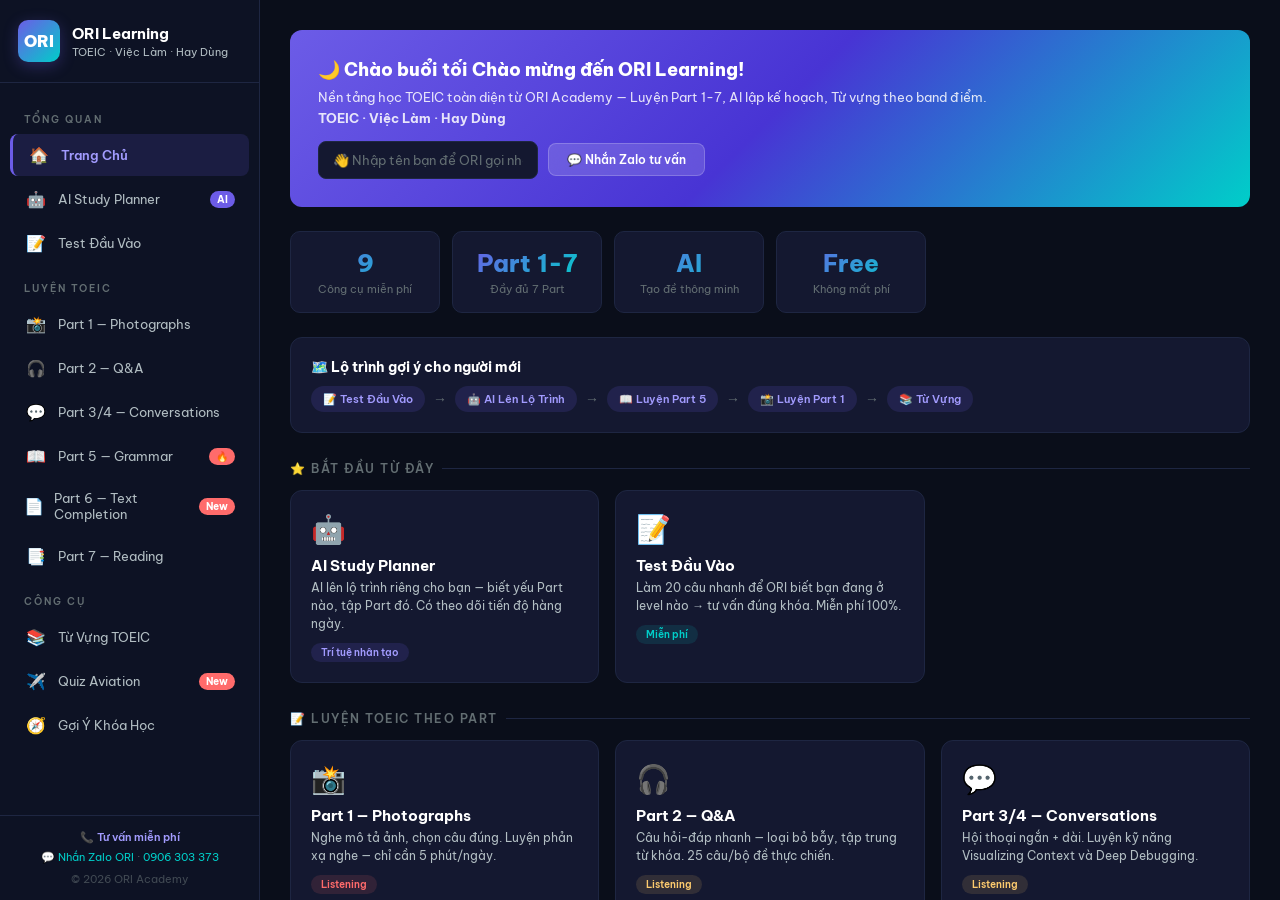
==== commit af622920: "feat: integrate Part 3/4 module into ORI Learning platform" ====
--- a/public/index.html
+++ b/public/index.html
@@ -173,7 +173,7 @@
     <div class="sb-section">Luyện TOEIC</div>
     <button class="sb-item" data-key="part1" onclick="go('part1')"><span class="ico">📸</span> Part 1 — Photographs</button>
     <button class="sb-item" data-key="part2" onclick="go('part2')"><span class="ico">🎧</span> Part 2 — Q&A</button>
-    <button class="sb-item disabled"><span class="ico">💬</span> Part 3/4 — Conversations<span class="badge-soon">Soon</span></button>
+    <button class="sb-item" onclick="window.location.href='part34/index.html'"><span class="ico">💬</span> Part 3/4 — Conversations</button>
     <button class="sb-item" data-key="part5" onclick="go('part5')"><span class="ico">📖</span> Part 5 — Grammar<span class="badge-hot">🔥</span></button>
     <button class="sb-item" data-key="part6" onclick="go('part6')"><span class="ico">📄</span> Part 6 — Text Completion<span class="badge-hot">New</span></button>
     <button class="sb-item" data-key="part7" onclick="go('part7')"><span class="ico">📑</span> Part 7 — Reading</button>
@@ -355,8 +355,8 @@
   h += '<div class="section-title">📝 Luyện TOEIC theo Part</div>';
   h += '<div class="dash-grid" style="margin-bottom:24px">';
   [cards[2], cards[3]].forEach(function(c){ h += buildCard(c); });
-  // Part 3/4 coming soon
-  h += '<div class="dash-card c4 coming-card"><span class="coming-badge">🔜 Sắp ra mắt</span><div class="dc-ico">💬</div><div class="dc-name">Part 3/4 — Conversations</div><div class="dc-desc">Hội thoại ngắn + dài. Luyện nghe hiểu context — đang phát triển.</div><span class="dc-tag">Listening</span></div>';
+  // Part 3/4 active
+  h += '<div class="dash-card c4" onclick="window.location.href=\\\'part34/index.html\\\'"><div class="dc-ico">💬</div><div class="dc-name">Part 3/4 — Conversations</div><div class="dc-desc">Hội thoại ngắn + dài. Luyện kỹ năng Visualizing Context và Deep Debugging.</div><span class="dc-tag">Listening</span></div>';
   [cards[4]].forEach(function(c){ h += buildCard(c); });
   // Part 6
   h += '<div class="dash-card c5" onclick="go(\'part6\')"><div class="dc-ico">📄</div><div class="dc-name">Part 6 — Text Completion</div><div class="dc-desc">Điền từ vào đoạn văn (Theme Bamboo Airways). Ngữ pháp + Từ vựng + Sentence Insertion.</div><span class="dc-tag">Reading</span></div>';
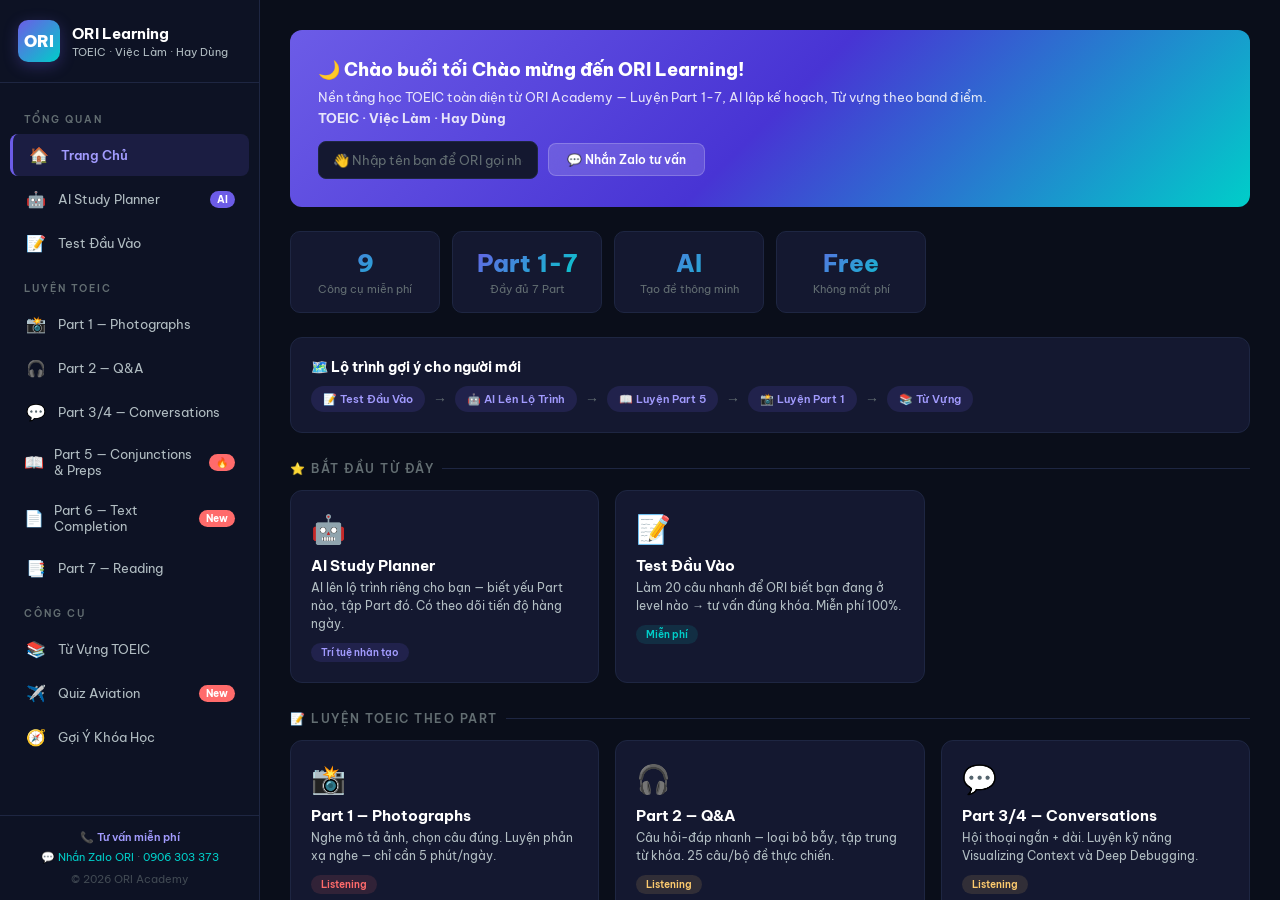
==== commit af70b681: "feat: integrate new Part 5 conjunctions & prepositions app" ====
--- a/public/index.html
+++ b/public/index.html
@@ -174,7 +174,7 @@
     <button class="sb-item" data-key="part1" onclick="go('part1')"><span class="ico">📸</span> Part 1 — Photographs</button>
     <button class="sb-item" data-key="part2" onclick="go('part2')"><span class="ico">🎧</span> Part 2 — Q&A</button>
     <button class="sb-item" onclick="window.location.href='part34/index.html'"><span class="ico">💬</span> Part 3/4 — Conversations</button>
-    <button class="sb-item" data-key="part5" onclick="go('part5')"><span class="ico">📖</span> Part 5 — Grammar<span class="badge-hot">🔥</span></button>
+    <button class="sb-item" data-key="part5" onclick="go('part5')"><span class="ico">📖</span> Part 5 — Conjunctions & Preps<span class="badge-hot">🔥</span></button>
     <button class="sb-item" data-key="part6" onclick="go('part6')"><span class="ico">📄</span> Part 6 — Text Completion<span class="badge-hot">New</span></button>
     <button class="sb-item" data-key="part7" onclick="go('part7')"><span class="ico">📑</span> Part 7 — Reading</button>
 
@@ -205,7 +205,7 @@
   placement: {url:'https://ori-toeic-placement-test.vercel.app', name:'Test Đầu Vào', tag:'Miễn phí'},
   part1:     {url:'https://ori-toeic-part1.vercel.app', name:'Part 1 — Photographs', tag:'Listening'},
   part2:     {url:'https://toeic-part2-app.vercel.app', name:'Part 2 — Q&A', tag:'Listening'},
-  part5:     {url:'https://ori-part5-grammar.vercel.app', name:'Part 5 — Grammar', tag:'Reading · AI'},
+  part5:     {url:'/part5/index.html', name:'Part 5 — Conjunctions & Preps', tag:'Reading'},
   part6:     {url:'/part6.html', name:'Part 6 — Text Completion', tag:'Reading'},
   part7:     {url:'https://part-7-toeic-ori.vercel.app', name:'Part 7 — Reading', tag:'Reading'},
   vocab:     {url:'https://ori-toeic-vocab.vercel.app', name:'Từ Vựng TOEIC', tag:'Vocabulary'},
@@ -301,7 +301,7 @@
     {key:'placement',ico:'📝',name:'Test Đầu Vào',desc:'Làm 20 câu nhanh để ORI biết bạn đang ở level nào → tư vấn đúng khóa. Miễn phí 100%.',tag:'Miễn phí',cls:'c2'},
     {key:'part1',ico:'📸',name:'Part 1 — Photographs',desc:'Nghe mô tả ảnh, chọn câu đúng. Luyện phản xạ nghe — chỉ cần 5 phút/ngày.',tag:'Listening',cls:'c3'},
     {key:'part2',ico:'🎧',name:'Part 2 — Q&A',desc:'Câu hỏi-đáp nhanh — loại bỏ bẫy, tập trung từ khóa. 25 câu/bộ đề thực chiến.',tag:'Listening',cls:'c4'},
-    {key:'part5',ico:'📖',name:'Part 5 — Grammar',desc:'Bài tập từ loại, ngữ pháp, từ vựng — AI giải thích chi tiết từng câu. 120+ câu hỏi.',tag:'Reading · AI',cls:'c5'},
+    {key:'part5',ico:'📖',name:'Part 5 — Conjunctions & Preps',desc:'Chinh phục 72 Liên từ & Giới từ TOEIC. Tích hợp Flashcards lật 3D, từ vựng và Quiz tự động chấm.',tag:'Reading',cls:'c5'},
     {key:'part7',ico:'📑',name:'Part 7 — Reading',desc:'Đọc passage + trả lời — học tư duy scan/skim từ chuyên gia ORI. Mẹo tiết kiệm thời gian.',tag:'Reading',cls:'c6'},
     {key:'vocab',ico:'📚',name:'Từ Vựng TOEIC',desc:'600 từ chia theo band 450→800+. Học đúng level, không học thừa không học thiếu.',tag:'Vocabulary',cls:'c7'},
     {key:'quiz',ico:'✈️',name:'Quiz Aviation TOEIC',desc:'5 bộ đề x 25 câu — luyện TOEIC chuyên ngành hàng không Cabin Crew. Chấm điểm tự động.',tag:'Test Bank',cls:'c3'},
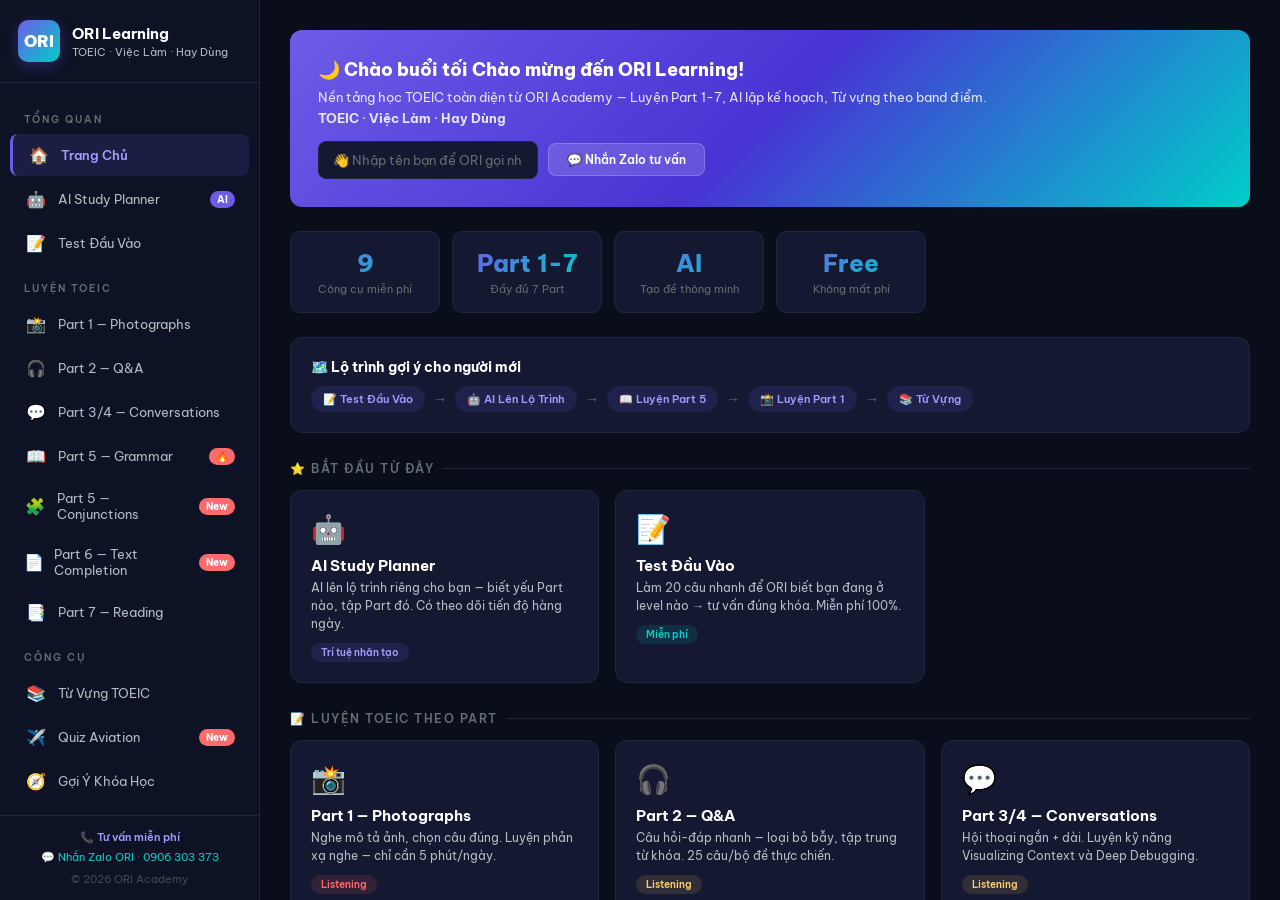
==== commit 26be6e50: "fix: restore part 5 grammar and add conjunctions as a separate tool" ====
--- a/public/index.html
+++ b/public/index.html
@@ -174,7 +174,8 @@
     <button class="sb-item" data-key="part1" onclick="go('part1')"><span class="ico">📸</span> Part 1 — Photographs</button>
     <button class="sb-item" data-key="part2" onclick="go('part2')"><span class="ico">🎧</span> Part 2 — Q&A</button>
     <button class="sb-item" onclick="window.location.href='part34/index.html'"><span class="ico">💬</span> Part 3/4 — Conversations</button>
-    <button class="sb-item" data-key="part5" onclick="go('part5')"><span class="ico">📖</span> Part 5 — Conjunctions & Preps<span class="badge-hot">🔥</span></button>
+    <button class="sb-item" data-key="part5" onclick="go('part5')"><span class="ico">📖</span> Part 5 — Grammar<span class="badge-hot">🔥</span></button>
+    <button class="sb-item" data-key="part5_conj" onclick="go('part5_conj')"><span class="ico">🧩</span> Part 5 — Conjunctions<span class="badge-hot">New</span></button>
     <button class="sb-item" data-key="part6" onclick="go('part6')"><span class="ico">📄</span> Part 6 — Text Completion<span class="badge-hot">New</span></button>
     <button class="sb-item" data-key="part7" onclick="go('part7')"><span class="ico">📑</span> Part 7 — Reading</button>
 
@@ -205,7 +206,8 @@
   placement: {url:'https://ori-toeic-placement-test.vercel.app', name:'Test Đầu Vào', tag:'Miễn phí'},
   part1:     {url:'https://ori-toeic-part1.vercel.app', name:'Part 1 — Photographs', tag:'Listening'},
   part2:     {url:'https://toeic-part2-app.vercel.app', name:'Part 2 — Q&A', tag:'Listening'},
-  part5:     {url:'/part5/index.html', name:'Part 5 — Conjunctions & Preps', tag:'Reading'},
+  part5:     {url:'https://ori-part5-grammar.vercel.app', name:'Part 5 — Grammar', tag:'Reading · AI'},
+  part5_conj:{url:'/part5/index.html', name:'Part 5 — Conjunctions & Preps', tag:'Reading'},
   part6:     {url:'/part6.html', name:'Part 6 — Text Completion', tag:'Reading'},
   part7:     {url:'https://part-7-toeic-ori.vercel.app', name:'Part 7 — Reading', tag:'Reading'},
   vocab:     {url:'https://ori-toeic-vocab.vercel.app', name:'Từ Vựng TOEIC', tag:'Vocabulary'},
@@ -301,7 +303,8 @@
     {key:'placement',ico:'📝',name:'Test Đầu Vào',desc:'Làm 20 câu nhanh để ORI biết bạn đang ở level nào → tư vấn đúng khóa. Miễn phí 100%.',tag:'Miễn phí',cls:'c2'},
     {key:'part1',ico:'📸',name:'Part 1 — Photographs',desc:'Nghe mô tả ảnh, chọn câu đúng. Luyện phản xạ nghe — chỉ cần 5 phút/ngày.',tag:'Listening',cls:'c3'},
     {key:'part2',ico:'🎧',name:'Part 2 — Q&A',desc:'Câu hỏi-đáp nhanh — loại bỏ bẫy, tập trung từ khóa. 25 câu/bộ đề thực chiến.',tag:'Listening',cls:'c4'},
-    {key:'part5',ico:'📖',name:'Part 5 — Conjunctions & Preps',desc:'Chinh phục 72 Liên từ & Giới từ TOEIC. Tích hợp Flashcards lật 3D, từ vựng và Quiz tự động chấm.',tag:'Reading',cls:'c5'},
+    {key:'part5',ico:'📖',name:'Part 5 — Grammar',desc:'Bài tập từ loại, ngữ pháp, từ vựng — AI giải thích chi tiết từng câu. 120+ câu hỏi.',tag:'Reading · AI',cls:'c5'},
+    {key:'part5_conj',ico:'🧩',name:'Part 5 — Conjunctions & Preps',desc:'Chinh phục 72 Liên từ & Giới từ TOEIC. Tích hợp Flashcards lật 3D, từ vựng và Quiz tự động chấm.',tag:'Reading',cls:'c5'},
     {key:'part7',ico:'📑',name:'Part 7 — Reading',desc:'Đọc passage + trả lời — học tư duy scan/skim từ chuyên gia ORI. Mẹo tiết kiệm thời gian.',tag:'Reading',cls:'c6'},
     {key:'vocab',ico:'📚',name:'Từ Vựng TOEIC',desc:'600 từ chia theo band 450→800+. Học đúng level, không học thừa không học thiếu.',tag:'Vocabulary',cls:'c7'},
     {key:'quiz',ico:'✈️',name:'Quiz Aviation TOEIC',desc:'5 bộ đề x 25 câu — luyện TOEIC chuyên ngành hàng không Cabin Crew. Chấm điểm tự động.',tag:'Test Bank',cls:'c3'},
@@ -357,16 +360,16 @@
   [cards[2], cards[3]].forEach(function(c){ h += buildCard(c); });
   // Part 3/4 active
   h += '<div class="dash-card c4" onclick="window.location.href=\\\'part34/index.html\\\'"><div class="dc-ico">💬</div><div class="dc-name">Part 3/4 — Conversations</div><div class="dc-desc">Hội thoại ngắn + dài. Luyện kỹ năng Visualizing Context và Deep Debugging.</div><span class="dc-tag">Listening</span></div>';
-  [cards[4]].forEach(function(c){ h += buildCard(c); });
+  [cards[4], cards[5]].forEach(function(c){ h += buildCard(c); });
   // Part 6
   h += '<div class="dash-card c5" onclick="go(\'part6\')"><div class="dc-ico">📄</div><div class="dc-name">Part 6 — Text Completion</div><div class="dc-desc">Điền từ vào đoạn văn (Theme Bamboo Airways). Ngữ pháp + Từ vựng + Sentence Insertion.</div><span class="dc-tag">Reading</span></div>';
-  [cards[5]].forEach(function(c){ h += buildCard(c); });
+  [cards[6]].forEach(function(c){ h += buildCard(c); });
   h += '</div>';
 
   // Tools
   h += '<div class="section-title">🧰 Công cụ bổ trợ</div>';
   h += '<div class="dash-grid">';
-  [cards[6], cards[7], cards[8]].forEach(function(c){
+  [cards[7], cards[8], cards[9]].forEach(function(c){
     h += buildCard(c);
   });
   h += '</div>';
